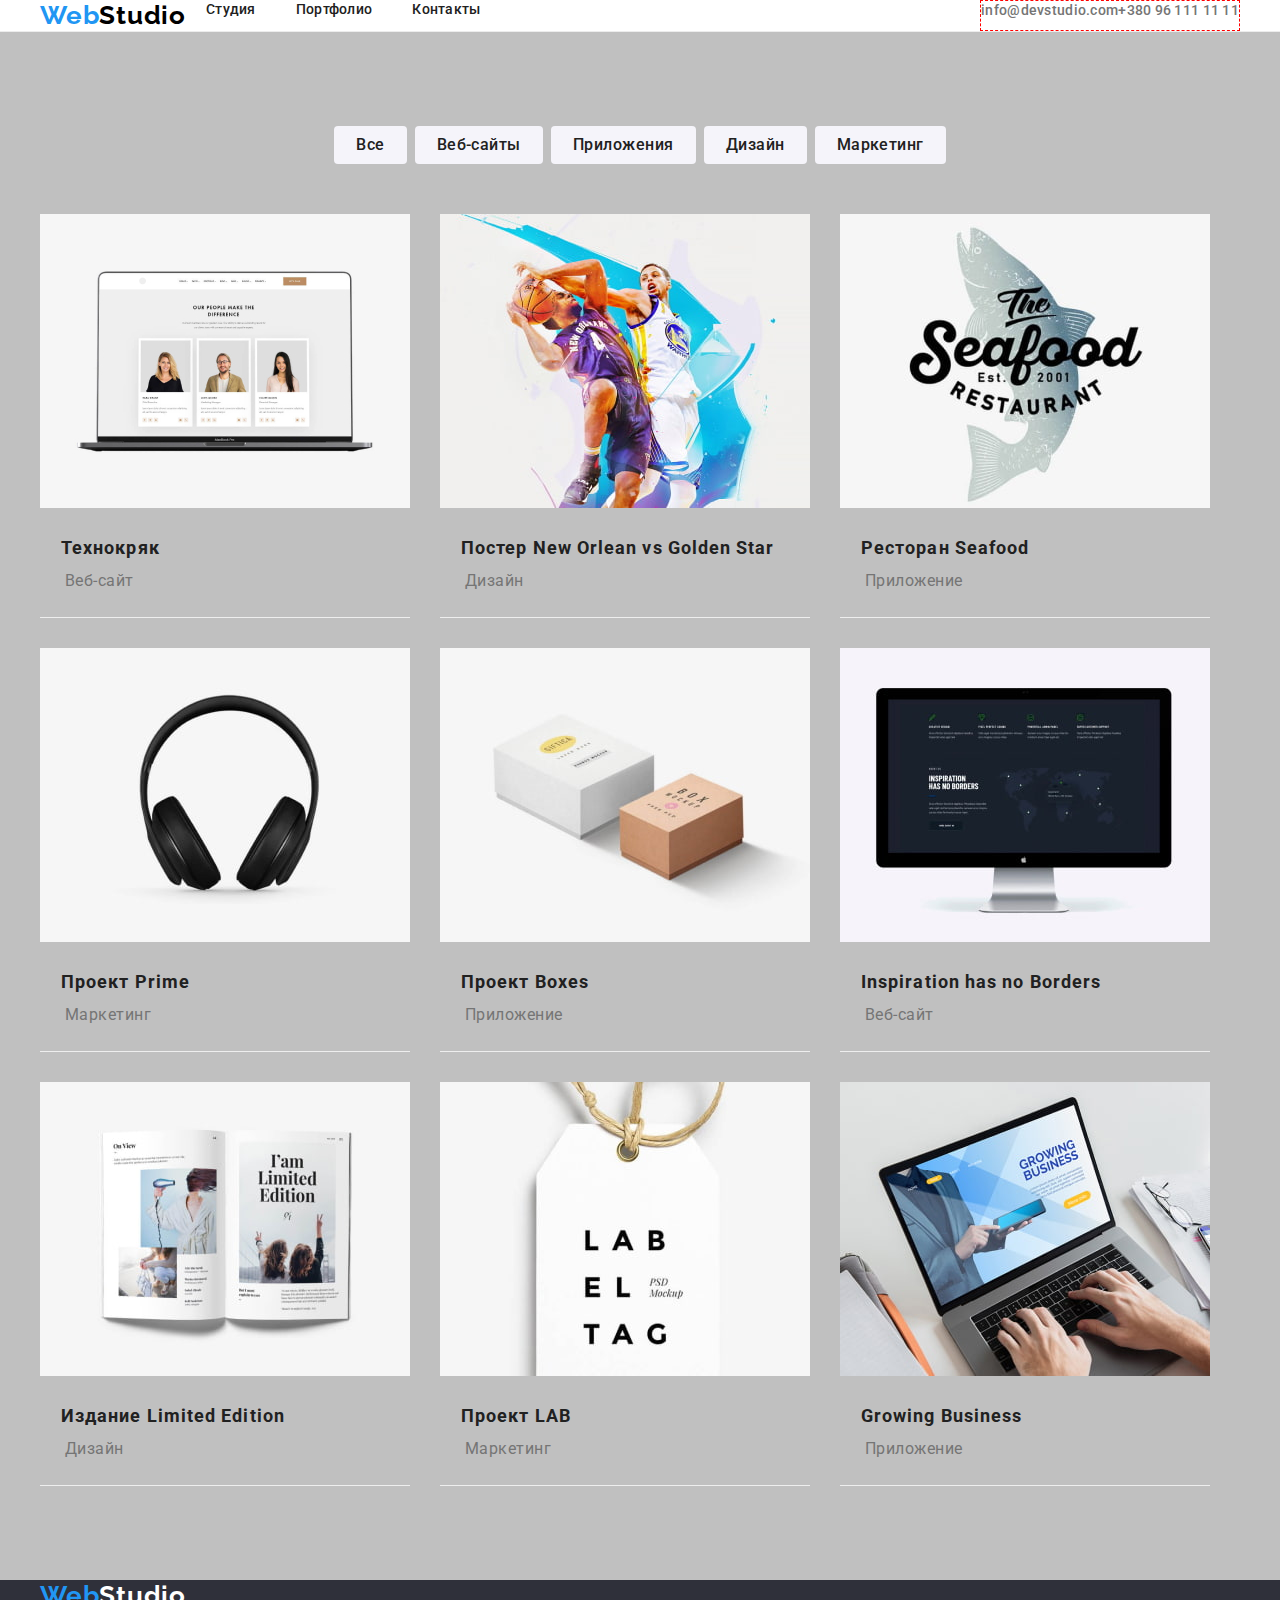
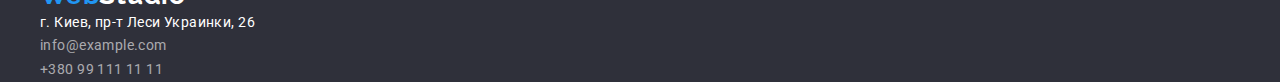
==== portfolio.html @ fb028ce7 "01" ====
<!DOCTYPE html>
<html lang="en">
<head>
    <meta charset="UTF-8">
    <meta http-equiv="X-UA-Compatible" content="IE=edge">
    <meta name="viewport" content="width=device-width, initial-scale=1.0">
    
<link rel="preconnect" href="https://fonts.googleapis.com">
<link rel="preconnect" href="https://fonts.gstatic.com" crossorigin>
<link href="https://fonts.googleapis.com/css2?family=Raleway:wght@700&family=Roboto:wght@400;500;700;900&display=swap"
    rel="stylesheet">

    <!-- Сначала нормализатор стилей-->
<link rel="stylesheet" href="https://cdnjs.cloudflare.com/ajax/libs/modern-normalize/1.0.0/modern-normalize.min.css" />
<link rel="stylesheet" type="text/css" href="css/styles.css" />
    
    <title>Портфолио</title>
</head>
<body>

<header class="header">
    <div class="container header-container-web-studio">
    <a class="main-logo" href="./index.html"><span>Web</span>Studio</a>
    <nav class="nav-studio">
        <ul class="navigation">
            <li class="navigation-item"><a href="index.html">Студия</a></li>
            <li class="navigation-item"><a href="#">Портфолио</a></li>
            <li class="navigation-item"><a href="#">Контакты</a></li>
        </ul>
    </nav>
    <ul class="contact">
        <li class="contact-item"><a href="mailto:info@devstudio.com">info@devstudio.com</a></li>
        <li class="contact-item"><a href="tel:+380961111111">+380 96 111 11 11</a></li>
    </ul>
    </div>
    <!-- container in header -->
</header>

<main>
    
        <section class="section">
            <div class="container">
            <h2 class="title-hidden">title-hidden</h2>
            <ul class="portfolio-many-buttons">
                <li class="portfolio-many-buttons-item"><button type="button">Все</button></li>
                <li class="portfolio-many-buttons-item"><button type="button">Веб-сайты</button></li>
                <li class="portfolio-many-buttons-item"><button type="button">Приложения</button></li>
                <li class="portfolio-many-buttons-item"><button type="button">Дизайн</button></li>
                <li class="portfolio-many-buttons-item"><button type="button">Маркетинг</button></li>
            </ul>
        
        <ul class="main-block-big-foto">

        <li class="main-block-big-foto-items">
            <img src="./images/lap1.jpg" width="370" alt="Лептоп технокряк">
            <h3>Технокряк</h3>
            <p>Веб-сайт</p>
        </li>

        <li class="main-block-big-foto-items">
            <img src="./images/lap2.jpg" width="370" alt="Игра в Баскетбол">
            <h3>Постер New Orlean vs Golden Star </h3>
            <p>Дизайн</p>
        </li>

        <li class="main-block-big-foto-items">
            <img src="./images/lap3.jpg" width="370" alt="Ресторан морепродуктов">
            <h3>Ресторан Seafood</h3>
            <p>Приложение</p>
        </li>

        <li class="main-block-big-foto-items">
            <img src="./images/lap4.jpg" width="370" alt="Наушники">
            <h3>Проект Prime</h3>
            <p>Маркетинг</p>
        </li>

        <li class="main-block-big-foto-items">
            <img src="./images/lap5.jpg" width="370" alt="Боксы">
            <h3>Проект Boxes</h3>
            <p>Приложение</p>
        </li>

        <li class="main-block-big-foto-items">
            <img src="./images/lap6.jpg" width="370" alt="Дисплей">
            <h3>Inspiration has no Borders</h3>
            <p>Веб-сайт</p>
        </li>

        <li class="main-block-big-foto-items">
            <img src="./images/lap7.jpg" width="370" alt="Разворот журнала">
            <h3>Издание Limited Edition</h3>
            <p>Дизайн</p>
        </li>

        <li class="main-block-big-foto-items">
            <img src="./images/lap8.jpg" width="370" alt="Гарнитура шрифта">
            <h3>Проект LAB</h3>
            <p>Маркетинг</p>
        </li>

        <li class="main-block-big-foto-items">
            <img src="./images/lap9.jpg" width="370" alt="Руки на клавиатуре">
            <h3>Growing Business</h3>
            <p>Приложение</p>
        </li>
     
        </ul>
        </div>
        <!-- container-->
        </section>
    
</main>

<footer class="footer">
    <div class="container footer-container-kiev">
    <a class="main-logo bottom-logo" href="./index.html"><span>Web</span>Studio</a>

    <address>
        <ul>
<li class="address-contact-item"><a href="/">г. Киев, пр-т Леси Украинки, 26</a></li>
<li class="address-contact-item"><a href="mailto:info@example.com">info@example.com</a></li>
<li class="address-contact-item"><a href="tel:+380991111111">+380 99 111 11 11</a></li>
        </ul>
    </address>
    </div>
<!-- container in footer-->
</footer>
    
</body>
</html>
---- css/styles.css ----
:root{
    --color-blue: #2196F3;
    --dark-blue: #2F303A;
    --white: #fff;
    --black: #212121;
    --light-silver: #F5F4FA;
    --silver-gray: #757575;
    --button-hover: #188CE8;
    --transition: .7s;
    --contact-gray: #757575;
    --black-for-logo: #000;
    --silver-footer: #FFFFFF99;
}
html {
    box-sizing: border-box;
}

*,
*::before,
*::after {
    box-sizing: inherit;
}
body{
    margin-right: 0;
    margin-left: 0;
    background-color: var(--white);
    font-family: 'Roboto', sans-serif;
}
h1, h2, h3, h4, h5, h6, ul, p{
    margin: 0;
    padding: 0;
    list-style: none;
}
ul, ol, li{
    list-style-type: none;
}
a, button{
    text-decoration: none;
    border: none;
    cursor: pointer;
    font-family: inherit;
}
div.container{
    width: 1200px;
    margin: 0 auto;
}
section.section{
    padding-top: 94px;
    padding-bottom: 94px;
    background-color: silver;
}

/* header and footer */

header.header{
    border-bottom: 1px solid #ECECEC;
   
}
ul.navigation{
    display: flex;
   
}
ul.contact{
    display: flex;
    margin-left: auto;
    border: 1px dashed red;
   
}
li.navigation-item{
    padding: 0px 20px;
}
li.navigation-item a{
    font-weight: 500;
    font-size: 14px;
    line-height: 1.4;
    letter-spacing: 0.02em;
    text-decoration: none;

    color: var(--black);
    
}
li.navigation-item a:hover, 
li.contact-item a:hover{
    text-decoration: none;
    color: var(--color-blue);
    transition: var(--transition);
}
li.contact-item a{
    font-size: 14px;
    line-height: 1.14;
    font-weight: 500;
    letter-spacing: 0.02em;
    text-decoration: none;

    color: var(--contact-gray);
    
}
footer.footer{
    background-color: var(--dark-blue);
}
li.address-contact-item a{
    font-style: normal;
    font-size: 14px;
    line-height: 1.7;
    letter-spacing: 0.03em;
    text-decoration: none;

    color: var(--silver-footer);
}
li.address-contact-item:nth-child(1) a {
    color: var(--white);
}
li.address-contact-item:hover a {
    color: var(--color-blue);
    transition: var(--transition);
}
a.main-logo{
    font-family: 'Raleway', sans-serif;
    font-weight: 700;
    font-size: 26px;
    line-height: 1.19;
    letter-spacing: 0.03em;
    text-decoration: none;

    color: var(--black-for-logo);
}
a.main-logo span{
    color: var(--color-blue);
    }
a.bottom-logo{
    color: var(--white);
}
li.contact-item:first-child{
   
}


/* main page */
/* main page */
/* main page */


h1.main-title{
    font-size: 44px;
    font-weight: 900;
    text-transform: uppercase;
    text-align: center;
    line-height: 1.4;
    letter-spacing: 0.06em;

    color: var(--white);
   
}
section.main-section{
    background-color: var(--dark-blue);
}
button[type="button"]{                      /*big blue button*/
    font-family: inherit;
    font-size: 16px;
    font-weight: 700;
    line-height: 1.87;
    letter-spacing: 0.06em;
    text-align: center;

    background-color: var(--color-blue);
    color: var(--white);


}
button[type="button"]:hover {
    transition: var(--transition);
    background-color: var(--button-hover);
}
ul.attention-to-details{
   
}
h3.attention-to-details-title{
    font-weight: 700;
    font-size: 14px;
    line-height: 1.14;
    letter-spacing: 0.03em;
    text-transform: uppercase;

    color: var(--black);
}
ul.attention-to-details p{
    font-size: 14px;
    line-height: 1.71;
    letter-spacing: 0.03em;

    color: var(--silver-gray);


}
ul.what-we-do{
   
}
ul.our-people{
   
}

h2.what-we-do-title {
    text-align: center;
    font-size: 36px;
    font-weight: 700;
    line-height: 1.16;
    letter-spacing: 0.03em;

    color: var(--black);


}
li.attention-to-details-items{
   
}

ul.what-we-do img[width="370"]{
    
}
section.our-people-section-for-background{
    background-color: var(--light-silver);
  
}
li.our-people-item{
   
}
li.our-people-item h3{
    font-weight: 500;
    font-size: 16px;
    line-height: 1.18;
    text-align: center;
    letter-spacing: 0.03em;

    color: var(--black);
}
li.our-people-item p {
    font-size: 16px;
    line-height: 1.18;
    text-align: center;
    letter-spacing: 0.03em;

    color: var(--silver-gray);
}
section.attention-to-details-section-for-background{
   
}
section.what-we-do-section-for-background{
   
}

/* portfolio */
/* portfolio */
/* portfolio */

ul.main-block-big-foto{
    width: 1170px;
    display: flex;
    flex-direction: row;
    flex-wrap: wrap;

   
}
li.main-block-big-foto-items{
   border-bottom: 1px solid #EEEEEE;
   width: 370px;
   margin-right: 30px;
   margin-bottom: 30px;
   padding-bottom: 21px;
   list-style: none;
   }
   div.header-container-web-studio {
       display: flex;
  }
  li.main-block-big-foto-items:nth-child(3n){
     margin-right: 0;
 }
  li.main-block-big-foto-items:nth-last-child(-n + 3){
     margin-bottom: 0;
 }
li.main-block-big-foto-items h3,
li.main-block-big-foto-items p{
   
}
li.main-block-big-foto-items img[src*="./images/lap"]{
    display: block;
 }

li.main-block-big-foto-items h3 {
    font-weight: 700;
    font-size: 18px;
    line-height: 2;
    letter-spacing: 0.06em;
    color: var(--black);
    padding-left: 21px;
    padding-top: 22px;
}
li.main-block-big-foto-items p {
    font-size: 16px;
    line-height: 1.87;
    letter-spacing: 0.03em;
    color: var(--silver-gray);
    padding-left: 25px;
}
ul.portfolio-many-buttons{
    display: flex;
    justify-content: center;
    margin-bottom: 50px;
}
li.portfolio-many-buttons-item{
    color: var(--white);
}   
li.portfolio-many-buttons-item button{      /*many buttons*/
    font-family: inherit;
    font-weight: 500;
    font-size: 16px;
    line-height: 1.62;
    text-align: center;
    letter-spacing: 0.03em;
    padding: 6px 22px;
    border-radius: 4px;
    margin-right: 8px;
    color: var(--black);
    background-color: var(--light-silver);
}
li.portfolio-many-buttons-item:last-child button {
   margin-right: 0;
}

li.portfolio-many-buttons-item:hover button{
    transition: var(--transition);

    background-color: var(--color-blue);
    color: var(--white);
}
h2.title-hidden{
    display: none;
}
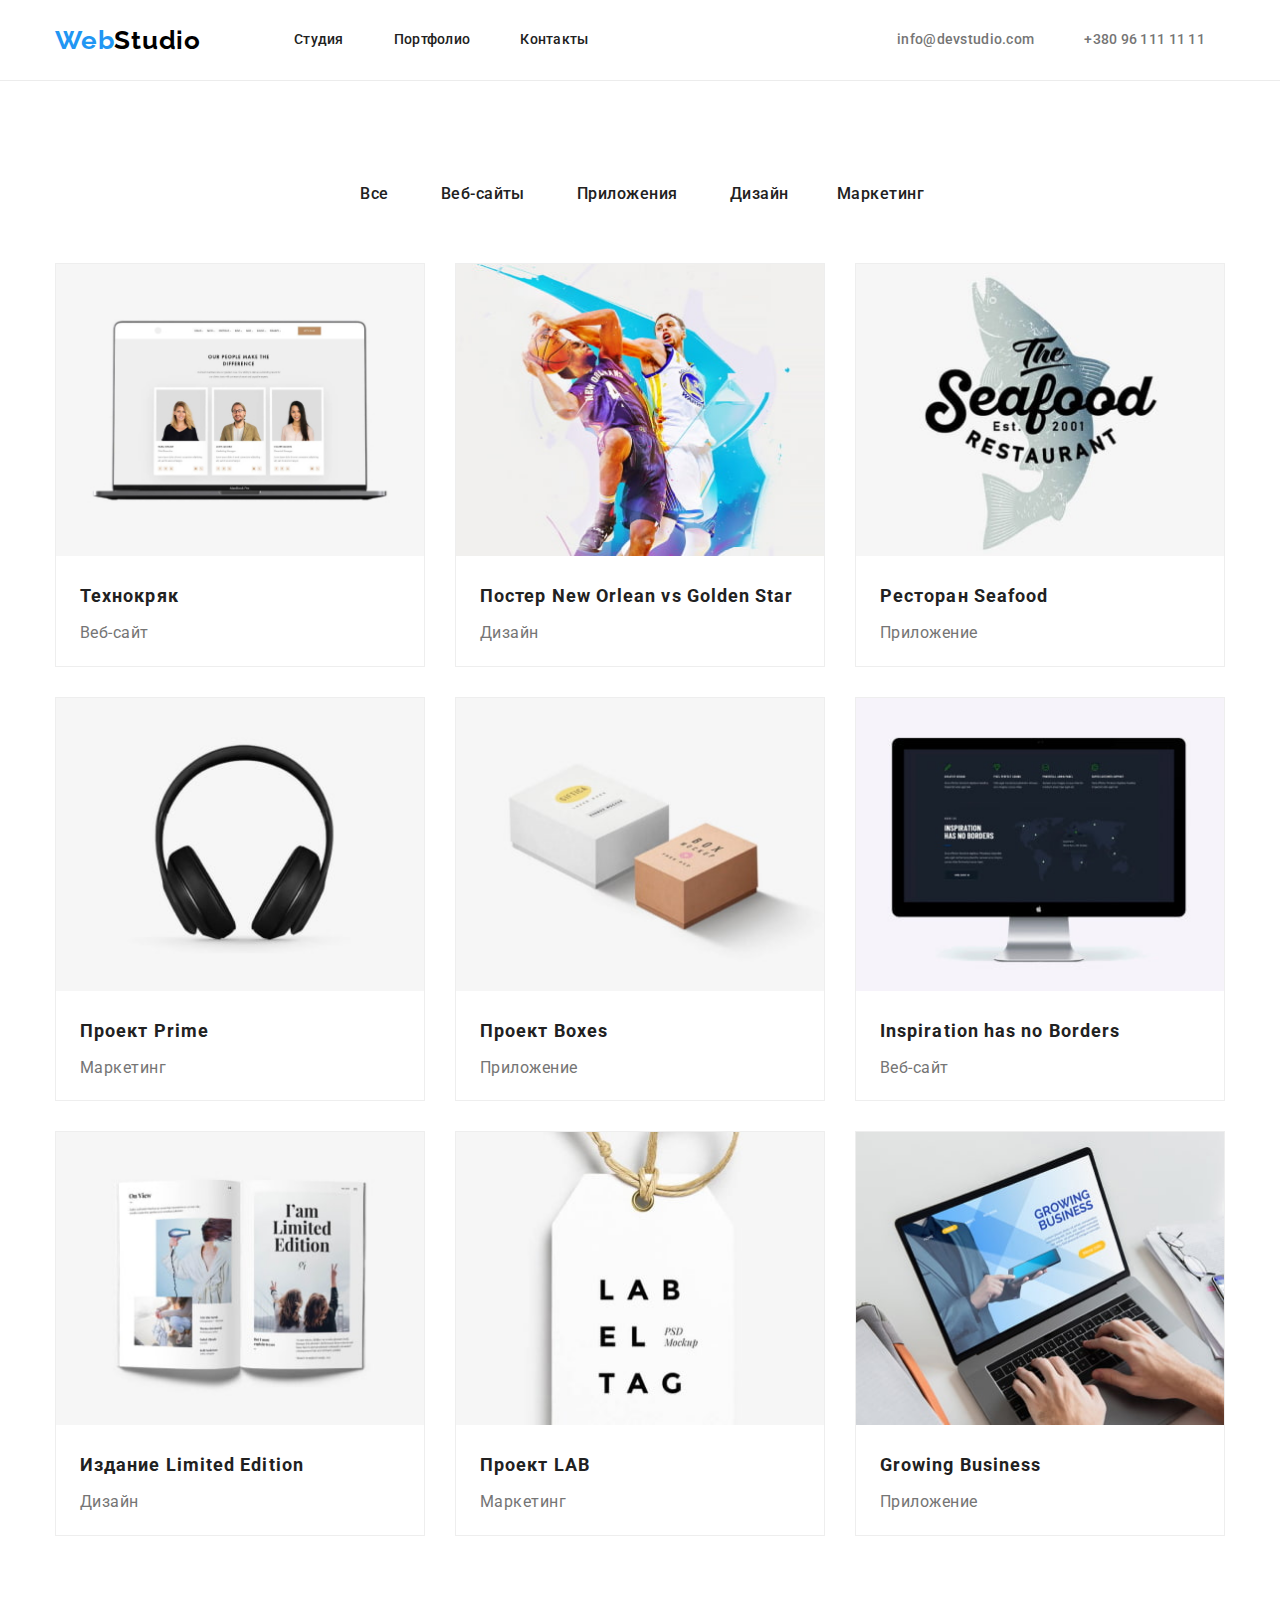
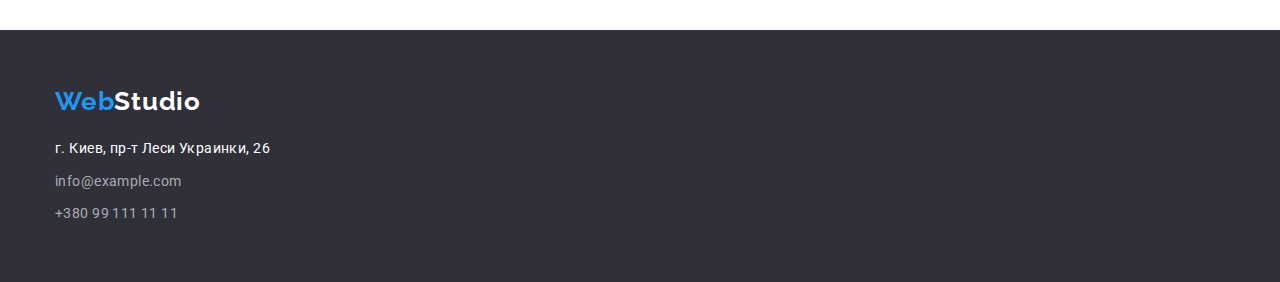
==== commit a7b9d5c4: "dz3_fix02" ====
--- a/portfolio.html
+++ b/portfolio.html
@@ -53,56 +53,74 @@
 
         <li class="main-block-big-foto-items">
             <img src="./images/lap1.jpg" width="370" alt="Лептоп технокряк">
+                <div class="small-block">
             <h3>Технокряк</h3>
             <p>Веб-сайт</p>
+                </div>
         </li>
 
         <li class="main-block-big-foto-items">
             <img src="./images/lap2.jpg" width="370" alt="Игра в Баскетбол">
+                <div class="small-block">
             <h3>Постер New Orlean vs Golden Star </h3>
             <p>Дизайн</p>
+                </div>
         </li>
 
         <li class="main-block-big-foto-items">
             <img src="./images/lap3.jpg" width="370" alt="Ресторан морепродуктов">
+                <div class="small-block">
             <h3>Ресторан Seafood</h3>
             <p>Приложение</p>
+                </div>
         </li>
 
         <li class="main-block-big-foto-items">
             <img src="./images/lap4.jpg" width="370" alt="Наушники">
+                <div class="small-block">
             <h3>Проект Prime</h3>
             <p>Маркетинг</p>
+                </div>
         </li>
 
         <li class="main-block-big-foto-items">
             <img src="./images/lap5.jpg" width="370" alt="Боксы">
+                <div class="small-block">
             <h3>Проект Boxes</h3>
             <p>Приложение</p>
+               </div>
         </li>
 
         <li class="main-block-big-foto-items">
             <img src="./images/lap6.jpg" width="370" alt="Дисплей">
+                <div class="small-block">
             <h3>Inspiration has no Borders</h3>
             <p>Веб-сайт</p>
+                </div>
         </li>
 
         <li class="main-block-big-foto-items">
             <img src="./images/lap7.jpg" width="370" alt="Разворот журнала">
+                <div class="small-block">
             <h3>Издание Limited Edition</h3>
             <p>Дизайн</p>
+                </div>
         </li>
 
         <li class="main-block-big-foto-items">
             <img src="./images/lap8.jpg" width="370" alt="Гарнитура шрифта">
+                <div class="small-block">
             <h3>Проект LAB</h3>
             <p>Маркетинг</p>
+                </div>
         </li>
 
         <li class="main-block-big-foto-items">
             <img src="./images/lap9.jpg" width="370" alt="Руки на клавиатуре">
+                <div class="small-block">
             <h3>Growing Business</h3>
             <p>Приложение</p>
+                </div>
         </li>
      
         </ul>
--- a/css/styles.css
+++ b/css/styles.css
@@ -10,6 +10,7 @@
     --contact-gray: #757575;
     --black-for-logo: #000;
     --silver-footer: #FFFFFF99;
+    --dominant-font: 'Roboto', sans-serif;
 }
 html {
     box-sizing: border-box;
@@ -24,60 +25,49 @@
     margin-right: 0;
     margin-left: 0;
     background-color: var(--white);
-    font-family: 'Roboto', sans-serif;
-}
-h1, h2, h3, h4, h5, h6, ul, p{
-    margin: 0;
-    padding: 0;
-    list-style: none;
-}
-ul, ol, li{
-    list-style-type: none;
-}
-a, button{
-    text-decoration: none;
-    border: none;
-    cursor: pointer;
-    font-family: inherit;
-}
+    font-family: var(--dominant-font);
+}
+h1, h2, h3, h4, h5, h6, ul, p{ margin: 0; padding: 0; list-style: none; }
+ul, ol, li{ list-style-type: none; padding-left: 0; }
+img{ display: block; max-width: 100%; height: auto; }
+a, button{ text-decoration: none; border: none; cursor: pointer; font-family: inherit;}
+address { font-style: normal;}
+
 div.container{
     width: 1200px;
     margin: 0 auto;
+    padding-left: 15px;
+    padding-right: 15px;
 }
 section.section{
     padding-top: 94px;
     padding-bottom: 94px;
-    background-color: silver;
 }
 
 /* header and footer */
 
 header.header{
     border-bottom: 1px solid #ECECEC;
-   
+    padding: 3px 0;
 }
 ul.navigation{
     display: flex;
-   
 }
 ul.contact{
     display: flex;
     margin-left: auto;
-    border: 1px dashed red;
-   
 }
 li.navigation-item{
-    padding: 0px 20px;
 }
 li.navigation-item a{
     font-weight: 500;
     font-size: 14px;
     line-height: 1.4;
     letter-spacing: 0.02em;
-    text-decoration: none;
-
-    color: var(--black);
-    
+    padding: 25px 25px;
+
+    color: var(--black);
+    text-decoration: none;
 }
 li.navigation-item a:hover, 
 li.contact-item a:hover{
@@ -91,12 +81,21 @@
     font-weight: 500;
     letter-spacing: 0.02em;
     text-decoration: none;
-
     color: var(--contact-gray);
-    
-}
+    padding: 20px;
+}
+li.contact-item {
+    display: flex;
+    align-items: center;
+    margin: 9px 0;
+}
+li.contact-item:last-child{
+   margin-left: 10px;
+}
+
 footer.footer{
     background-color: var(--dark-blue);
+    padding: 56px 0;
 }
 li.address-contact-item a{
     font-style: normal;
@@ -104,40 +103,57 @@
     line-height: 1.7;
     letter-spacing: 0.03em;
     text-decoration: none;
-
     color: var(--silver-footer);
+    display: block;
+}
+li.address-contact-item{
+    margin-bottom: 9px;
 }
 li.address-contact-item:nth-child(1) a {
     color: var(--white);
+}
+li.address-contact-item:last-child{
+    margin-bottom: 0;
 }
 li.address-contact-item:hover a {
     color: var(--color-blue);
     transition: var(--transition);
 }
 a.main-logo{
+    display: flex;
+    align-items: center;
+    margin-right: 68px;
     font-family: 'Raleway', sans-serif;
     font-weight: 700;
     font-size: 26px;
     line-height: 1.19;
     letter-spacing: 0.03em;
     text-decoration: none;
-
     color: var(--black-for-logo);
 }
 a.main-logo span{
     color: var(--color-blue);
-    }
+}
 a.bottom-logo{
     color: var(--white);
-}
-li.contact-item:first-child{
-   
-}
+    /* padding-bottom: 20px; */
+    /* display: block; */
+    margin-bottom: 20px;
+}
+nav.nav-studio{
+    display: flex;
+    align-items: center;
+}
+div.footer-container-kiev{
+    /* padding: 56px 0; */
+}
+
 
 
 /* main page */
 /* main page */
 /* main page */
+
 
 
 h1.main-title{
@@ -149,30 +165,35 @@
     letter-spacing: 0.06em;
 
     color: var(--white);
-   
 }
 section.main-section{
+    padding: 198px 0;
+
     background-color: var(--dark-blue);
 }
-button[type="button"]{                      /*big blue button*/
+div.container-effective-solutions button[type="button"]{                      /*big blue button*/
     font-family: inherit;
     font-size: 16px;
     font-weight: 700;
     line-height: 1.87;
     letter-spacing: 0.06em;
     text-align: center;
+    padding: 10px 0px;
+    display: block;
+    border-radius: 4px;
+    margin-top: 30px;
+    width: 200px;
 
     background-color: var(--color-blue);
     color: var(--white);
-
-
 }
 button[type="button"]:hover {
     transition: var(--transition);
     background-color: var(--button-hover);
 }
 ul.attention-to-details{
-   
+    display: flex;
+    justify-content: space-between;
 }
 h3.attention-to-details-title{
     font-weight: 700;
@@ -180,23 +201,21 @@
     line-height: 1.14;
     letter-spacing: 0.03em;
     text-transform: uppercase;
-
-    color: var(--black);
+    color: var(--black);
+    margin-bottom: 10px;
 }
 ul.attention-to-details p{
     font-size: 14px;
     line-height: 1.71;
     letter-spacing: 0.03em;
-
     color: var(--silver-gray);
-
-
+    width: 270px;
 }
 ul.what-we-do{
-   
+display: flex;
 }
 ul.our-people{
-   
+display: flex;
 }
 
 h2.what-we-do-title {
@@ -205,76 +224,102 @@
     font-weight: 700;
     line-height: 1.16;
     letter-spacing: 0.03em;
-
-    color: var(--black);
-
-
+    color: var(--black);
+    margin-bottom: 50px;
 }
 li.attention-to-details-items{
-   
 }
 
 ul.what-we-do img[width="370"]{
-    
-}
+margin-right: 30px;
+display: block;
+}
+ul.what-we-do li:last-child img[width="370"]{
+    margin-right: 0;
+}  
 section.our-people-section-for-background{
     background-color: var(--light-silver);
   
 }
+li.our-people-item:not(:last-child){
+    margin-right: 30px;  
+}
+li.our-people-item h3.our-people-title{
+    font-weight: 500;
+    font-size: 16px;
+    line-height: 1.18;
+    text-align: center;
+    letter-spacing: 0.03em;
+    
+    color: var(--black);
+}
+li.our-people-item p.our-people-profession {
+    font-size: 16px;
+    line-height: 1.18;
+    text-align: center;
+    letter-spacing: 0.03em;
+    color: var(--silver-gray);
+    margin-top: 10px;
+}
+div.our-people-block{
+    margin-top: 30px;
+    margin-bottom: 30px;
+    
+}
 li.our-people-item{
-   
-}
-li.our-people-item h3{
-    font-weight: 500;
-    font-size: 16px;
-    line-height: 1.18;
-    text-align: center;
-    letter-spacing: 0.03em;
-
-    color: var(--black);
-}
-li.our-people-item p {
-    font-size: 16px;
-    line-height: 1.18;
-    text-align: center;
-    letter-spacing: 0.03em;
-
-    color: var(--silver-gray);
+    background-color: #fff;
 }
 section.attention-to-details-section-for-background{
    
 }
 section.what-we-do-section-for-background{
-   
-}
+    padding-top: 0;
+}
+div.container-what-we-do{
+    
+}
+div.container-what-we-do {
+    
+}
+div.container-effective-solutions{
+    display: flex;
+    flex-direction: column;
+    align-items: center;
+}
+li.our-people-item img[src*="./images/pe"]{
+    display: block;
+}
+
+
 
 /* portfolio */
 /* portfolio */
 /* portfolio */
 
+
+
+
 ul.main-block-big-foto{
     width: 1170px;
     display: flex;
     flex-direction: row;
     flex-wrap: wrap;
-
-   
 }
 li.main-block-big-foto-items{
-   border-bottom: 1px solid #EEEEEE;
+   border: 1px solid #EEEEEE;
    width: 370px;
    margin-right: 30px;
    margin-bottom: 30px;
-   padding-bottom: 21px;
+   padding-bottom: 18px;
    list-style: none;
    }
-   div.header-container-web-studio {
+div.header-container-web-studio {
        display: flex;
   }
-  li.main-block-big-foto-items:nth-child(3n){
+li.main-block-big-foto-items:nth-child(3n){
      margin-right: 0;
  }
-  li.main-block-big-foto-items:nth-last-child(-n + 3){
+li.main-block-big-foto-items:nth-last-child(-n + 3){
      margin-bottom: 0;
  }
 li.main-block-big-foto-items h3,
@@ -290,16 +335,16 @@
     font-size: 18px;
     line-height: 2;
     letter-spacing: 0.06em;
-    color: var(--black);
-    padding-left: 21px;
-    padding-top: 22px;
+      
+    color: var(--black);
 }
 li.main-block-big-foto-items p {
     font-size: 16px;
     line-height: 1.87;
     letter-spacing: 0.03em;
+    margin-top: 4px;
+
     color: var(--silver-gray);
-    padding-left: 25px;
 }
 ul.portfolio-many-buttons{
     display: flex;
@@ -307,7 +352,24 @@
     margin-bottom: 50px;
 }
 li.portfolio-many-buttons-item{
-    color: var(--white);
+    margin-right: 8px;
+
+    color: var(--white);
+}   
+li.portfolio-many-buttons-item:last-child {
+    margin-right: 0;
+}
+li.portfolio-many-buttons-item:nth-child(1) button {
+    width: 73px;
+}
+li.portfolio-many-buttons-item:nth-child(2) button {
+    width: 128px;
+}
+li.portfolio-many-buttons-item:nth-child(3) button {
+    width: 145px;
+}
+li.portfolio-many-buttons-item:nth-child(4) button {
+    width: 103px;
 }   
 li.portfolio-many-buttons-item button{      /*many buttons*/
     font-family: inherit;
@@ -316,16 +378,12 @@
     line-height: 1.62;
     text-align: center;
     letter-spacing: 0.03em;
-    padding: 6px 22px;
+    padding: 6px 18px;
     border-radius: 4px;
-    margin-right: 8px;
-    color: var(--black);
-    background-color: var(--light-silver);
-}
-li.portfolio-many-buttons-item:last-child button {
-   margin-right: 0;
-}
-
+
+    color: var(--black);
+    background-color: var(--white);
+}
 li.portfolio-many-buttons-item:hover button{
     transition: var(--transition);
 
@@ -335,3 +393,7 @@
 h2.title-hidden{
     display: none;
 }
+div.small-block{
+    margin-top: 22px;
+    margin-left: 24px;
+}
